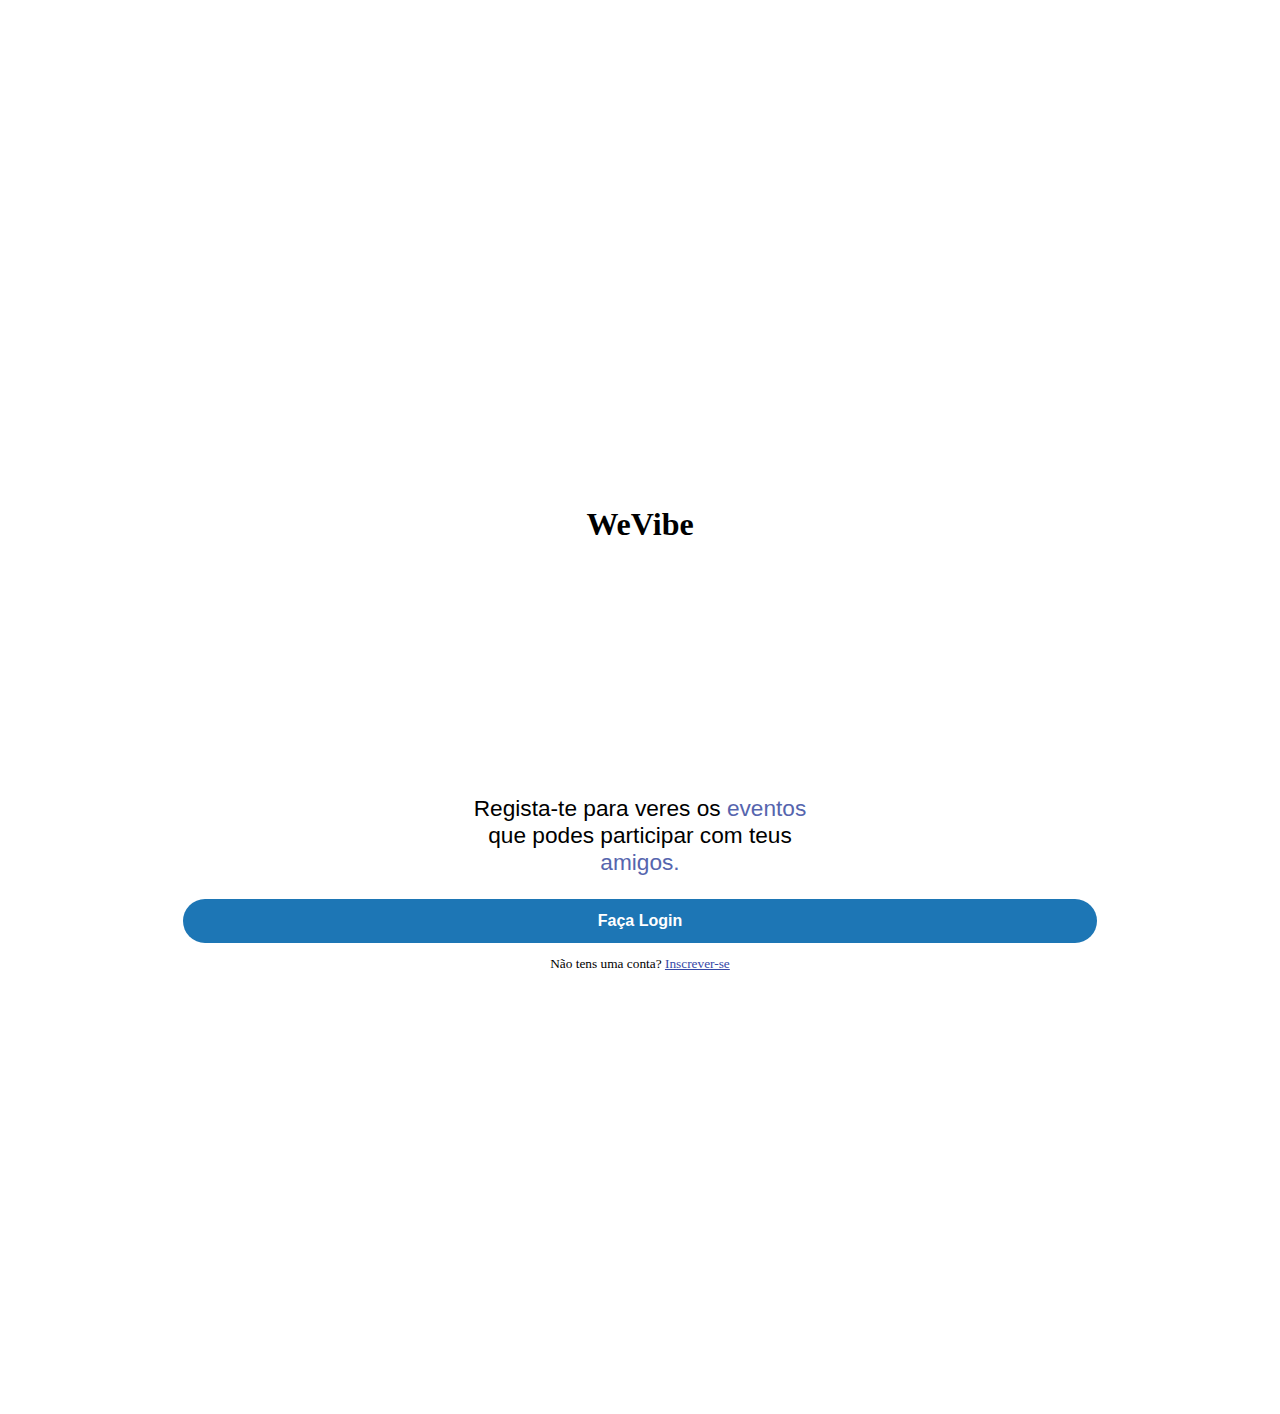
==== docs/index.html @ e1b2a10d "form" ====
<!DOCTYPE html>
<html lang="en">
<head>
    <meta charset="UTF-8">
    <meta name="viewport" content="width=device-width, initial-scale=1.0">
    <link rel="stylesheet" href="styles/style.css">
    <title>WeVibe</title>
</head>
<body>
    <aside>

    </aside>
    <main>
        <h1>WeVibe</h1>
        <h3>Regista-te para veres os <span>eventos</span><br> que podes participar com teus <br> <span>amigos.</span></h3>
        <a href="#" onclick="openform()">Faça Login</a>
        <p>Não tens uma conta? <a href="../Pages/login/signup.html">Inscrever-se</a></p>
    </main>
    <section id="formulario" style="display: none;">
        <form id="loginForm" action="login.php" method="post">
          <div>
              <h1>Entre com </h1>
              <a href="#" id="btn1">
                  <img src="login/image/google.png" alt="">
                  Google
              </a>
          </div>
          <p>ou</p>
          <div>
              <div class="campo">
                  <label for="email">
                      <img src="login/image/person_black_24dp.svg" alt="" srcset="">
                  </label>
                  <input type="email" name="" id="email" placeholder="E-mail" autocomplete="email" required maxlength="40">
              </div>
              <div class="campo">
                  <label for="password">
                      <img src="login/image/lock_black_24dp.svg" alt="">
                  </label>
                  <input type="password" name="" id="password" placeholder="Palavra-passe" autocomplete="current-password" required minlength="8" maxlength="20">
              </div>
              <a href="" id="forgot">Esqueci palavra-passe</a>
              <button type="submit"><a href="../eventos/index.html"></a>login</button>
          </div>
      </form>
  </section>

    <script>
        function openform() {
            var formulario = document.getElementById("formulario");
            if (formulario.style.display == 'none'){
                formulario.style.display = 'flex';
            } else {
                formulario.style.display = 'none';
            }
        }
    </script>
</body>
</html>
---- docs/styles/style.css ----
:root{
    --cor0:#1d76b5;
    --cor1:#D3DAFF;
    --cor2:#5665AE;

}

main{
    width: 100%;
    height: 100vh;
}
h1{
    text-align: center;
    margin-top: 40%;
}
h3{
    margin-top: 20%;
    text-align: center;
    font-size: 17pt;
    font-family: sans-serif;
    font-weight: 400;
}
span{
    color: var(--cor2);
}
main > a{
    text-decoration: none;
    display: block;
    margin: auto;
    text-align: center;
    padding: 13px 15px;
    border-radius: 25px;
    background-color: var(--cor0);
    width: 70%;
    color: white;
    font-family: sans-serif;
    font-weight: 600;
}
p{
    text-align: center;
    font-size: 10pt;
}
p>a{
    color: #3649a7;
}




section {
    margin: auto;
    padding: 20px;
    display: flex;
    flex-direction: column;
    vertical-align: middle;
    justify-content: space-around;
    flex-wrap: nowrap;
    align-items: center;
    align-content: center;
    height: 90vh;
    max-width: 640px;
    position: absolute;
    background-color: white;
    width: 90%;
    top: 0;
}

form {
    height: 40vh;
    display: flex;
    flex-direction: column;
    justify-content: space-around;
}

section h1 {
    text-align: center;
}

section p {
    text-align: center;
}

section .campo {
    border: 1px solid black;
    border-radius: 30px;
    margin-bottom: 10px;
    padding: 3px 8px;
}
.campo input{
    border: none;
    font-size: 12pt;
    vertical-align: 1vw;
}

/* -- Buttons e linkss -- */

/* -- Butão de autenticação com google -- */
section #btn1 {
    display: block;
    margin-top: 10px;
    border: 1px solid black;
    border-radius: 30px;
    text-decoration: none;
    color: black;
    padding: 5px 60px;
    font-size: 14pt;
    text-align: center;
}

/* -- Esqueci Palavra passe -- */
section #forgot {
    display: block;
    color: red;
    border-radius: 30px;
    font-size: 10pt;
    text-align: right;
}

/* -- Butão de submit -- */
section button[type=submit]{
    display: block;
    margin: auto;
    padding: 5px 30px;
    text-decoration: none;
    border: none;
    width: 220px;
    color: white;
    background-color: rgb(1, 1, 90);
    border-radius: 30px;
    font-size: 14pt;
    cursor: pointer;
}

/* -- Butão de Sign up -- */
section #btn2{
    display: block;
    text-decoration: none;
    color: black;
    border-radius: 30px;
    font-size: 14pt;
    text-align: center;
    margin-top: 8px;
}
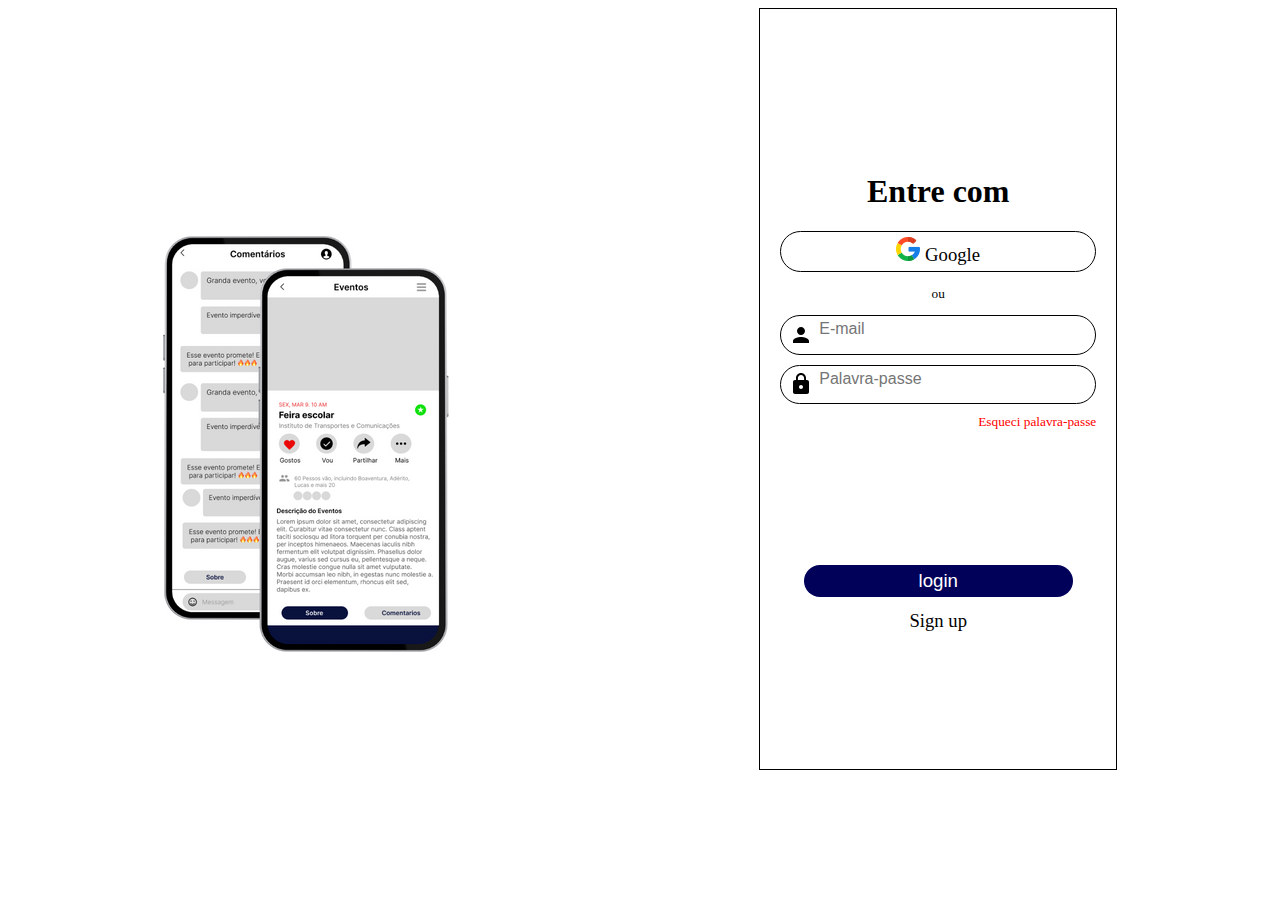
==== commit 98d8641d: "login desktop" ====
--- a/docs/index.html
+++ b/docs/index.html
@@ -8,7 +8,7 @@
 </head>
 <body>
     <aside>
-
+        <img src="image/Design sem nome (1).png" alt="">
     </aside>
     <main>
         <h1>WeVibe</h1>
@@ -16,32 +16,36 @@
         <a href="#" onclick="openform()">Faça Login</a>
         <p>Não tens uma conta? <a href="../Pages/login/signup.html">Inscrever-se</a></p>
     </main>
-    <section id="formulario" style="display: none;">
+    <section id="formulario">
         <form id="loginForm" action="login.php" method="post">
+            
+            <div>
+                <h1>Entre com </h1>
+                <a href="#" id="btn1">
+                    <img src="../pages/login/image/google(2).png" alt="">
+                    Google
+                </a>
+                <p>ou</p>
+                <div class="campo">
+                    <label for="email">
+                        <img src="../pages/login/image/person_black_24dp.svg" alt="" srcset="">
+                    </label>
+                    <input type="email" name="" id="email" placeholder="E-mail" autocomplete="email" required maxlength="40">
+                </div>
+                <div class="campo">
+                    <label for="password">
+                        <img src="../pages/login/image/lock_black_24dp.svg" alt="">
+                    </label>
+                    <input type="password" name="" id="password" placeholder="Palavra-passe" autocomplete="current-password" required minlength="8" maxlength="20">
+                </div>
+                <a href="" id="forgot">Esqueci palavra-passe</a>
+          </div>
           <div>
-              <h1>Entre com </h1>
-              <a href="#" id="btn1">
-                  <img src="login/image/google.png" alt="">
-                  Google
-              </a>
-          </div>
-          <p>ou</p>
-          <div>
-              <div class="campo">
-                  <label for="email">
-                      <img src="login/image/person_black_24dp.svg" alt="" srcset="">
-                  </label>
-                  <input type="email" name="" id="email" placeholder="E-mail" autocomplete="email" required maxlength="40">
-              </div>
-              <div class="campo">
-                  <label for="password">
-                      <img src="login/image/lock_black_24dp.svg" alt="">
-                  </label>
-                  <input type="password" name="" id="password" placeholder="Palavra-passe" autocomplete="current-password" required minlength="8" maxlength="20">
-              </div>
-              <a href="" id="forgot">Esqueci palavra-passe</a>
-              <button type="submit"><a href="../eventos/index.html"></a>login</button>
-          </div>
+            <button type="submit">
+                <a href="../eventos/index.html"></a>login
+            </button>
+            <a id="btn2" href="../pages/login/signup.html">Sign up</a>
+        </div>
       </form>
   </section>
 
--- a/docs/styles/style.css
+++ b/docs/styles/style.css
@@ -4,12 +4,18 @@
     --cor2:#5665AE;
 
 }
+html{
+    overflow: hidden;
+}
 
+aside{
+    display: none;
+}
 main{
     width: 100%;
     height: 100vh;
 }
-h1{
+main h1{
     text-align: center;
     margin-top: 40%;
 }
@@ -45,12 +51,10 @@
 }
 
 
-
-
 section {
     margin: auto;
     padding: 20px;
-    display: flex;
+    display: none;
     flex-direction: column;
     vertical-align: middle;
     justify-content: space-around;
@@ -58,15 +62,14 @@
     align-items: center;
     align-content: center;
     height: 90vh;
-    max-width: 640px;
+    width: 90%;
     position: absolute;
     background-color: white;
-    width: 90%;
     top: 0;
 }
 
 form {
-    height: 40vh;
+    height: 70vh;
     display: flex;
     flex-direction: column;
     justify-content: space-around;
@@ -74,6 +77,7 @@
 
 section h1 {
     text-align: center;
+    margin-top: 10%;
 }
 
 section p {
@@ -114,16 +118,17 @@
     border-radius: 30px;
     font-size: 10pt;
     text-align: right;
+    text-decoration: none;
 }
 
 /* -- Butão de submit -- */
 section button[type=submit]{
     display: block;
     margin: auto;
-    padding: 5px 30px;
+    padding: 5px;
     text-decoration: none;
     border: none;
-    width: 220px;
+    width: 60vw;
     color: white;
     background-color: rgb(1, 1, 90);
     border-radius: 30px;
@@ -136,8 +141,44 @@
     display: block;
     text-decoration: none;
     color: black;
-    border-radius: 30px;
     font-size: 14pt;
     text-align: center;
+    margin: auto;
     margin-top: 8px;
+    padding: 5px;
+    width: 55vw;
+    text-align: center;
+    font-weight: 500;
 }
+
+@media screen and (min-width: 718px) {
+    body{
+        display: flex;
+        justify-content: space-around;
+    }
+    aside{
+        display: block;
+        margin: auto;
+    }
+    aside>img{
+        margin-top: 40%;
+    }
+    main{
+        display: none;
+    }
+    section{
+        display: block;
+        position: relative;
+        width: 25%;
+        border: 1px solid black;
+        min-width: 300px ;
+        height: 80vh;
+    }
+    section button[type=submit]{
+        width: 85%;
+    }
+    section #btn2{
+        width: 55%;
+    }
+
+}
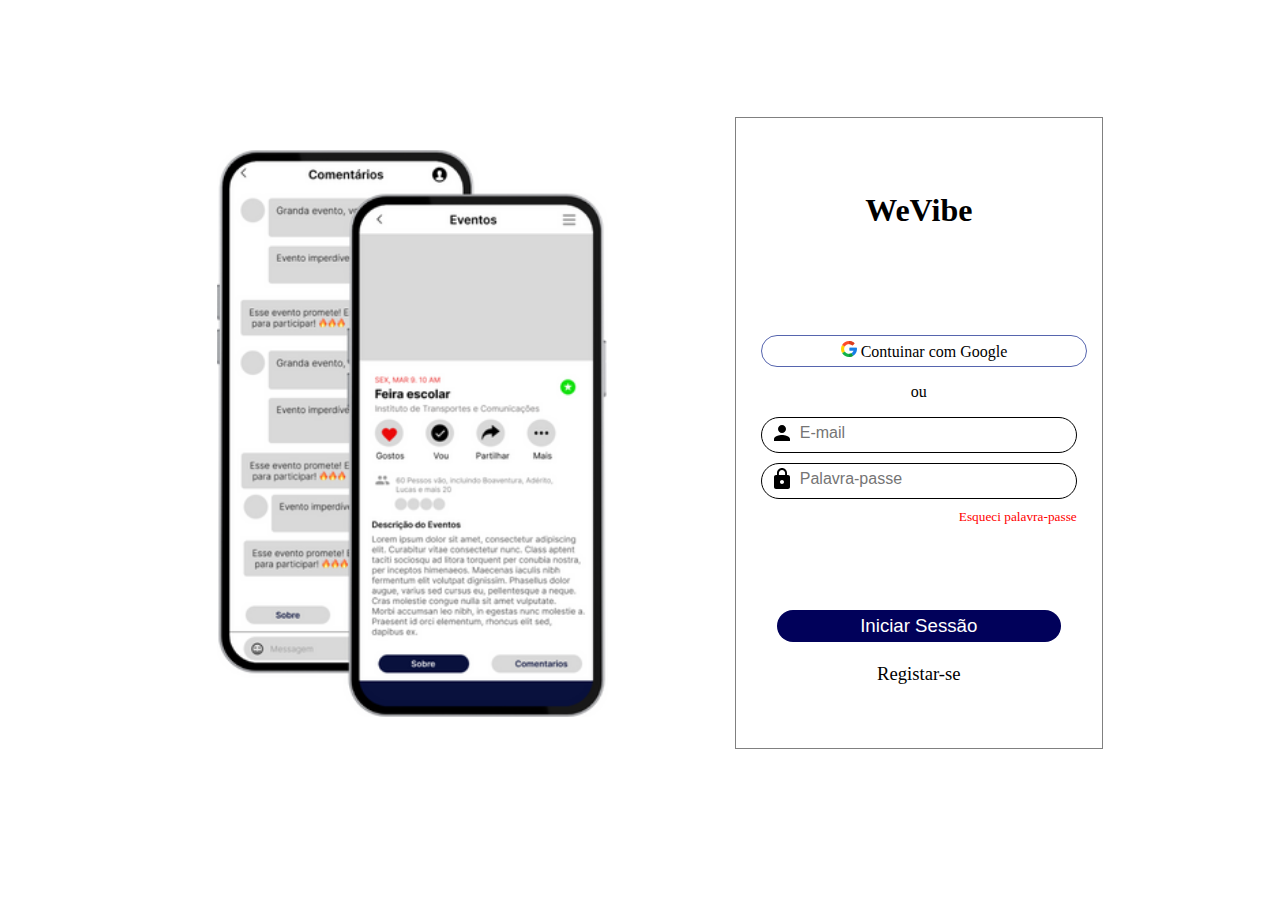
==== commit f93367ad: "login page done" ====
--- a/docs/index.html
+++ b/docs/index.html
@@ -7,34 +7,35 @@
     <title>WeVibe</title>
 </head>
 <body>
-    <aside>
-        <img src="image/Design sem nome (1).png" alt="">
-    </aside>
+
     <main>
         <h1>WeVibe</h1>
-        <h3>Regista-te para veres os <span>eventos</span><br> que podes participar com teus <br> <span>amigos.</span></h3>
+        <h3>
+            Regista-te para veres os <span>eventos</span><br> que podes participar com teus <br> <span>amigos.</span>
+        </h3>
         <a href="#" onclick="openform()">Faça Login</a>
-        <p>Não tens uma conta? <a href="../Pages/login/signup.html">Inscrever-se</a></p>
+        <p>Não tens uma conta? <a href="signup.html">Inscrever-se</a></p>
     </main>
+
     <section id="formulario">
+        <img src="images/phones.png" alt="Mockups">
         <form id="loginForm" action="login.php" method="post">
-            
+            <h1>WeVibe</h1>
             <div>
-                <h1>Entre com </h1>
                 <a href="#" id="btn1">
-                    <img src="../pages/login/image/google(2).png" alt="">
-                    Google
+                    <img src="images/google_pequena.png" alt="">
+                    Contuinar com Google 
                 </a>
                 <p>ou</p>
                 <div class="campo">
                     <label for="email">
-                        <img src="../pages/login/image/person_black_24dp.svg" alt="" srcset="">
+                        <img src="images/person_black_24dp.svg" alt="" srcset="">
                     </label>
                     <input type="email" name="" id="email" placeholder="E-mail" autocomplete="email" required maxlength="40">
                 </div>
                 <div class="campo">
                     <label for="password">
-                        <img src="../pages/login/image/lock_black_24dp.svg" alt="">
+                        <img src="images/lock_black_24dp.svg" alt="">
                     </label>
                     <input type="password" name="" id="password" placeholder="Palavra-passe" autocomplete="current-password" required minlength="8" maxlength="20">
                 </div>
@@ -42,9 +43,11 @@
           </div>
           <div>
             <button type="submit">
-                <a href="../eventos/index.html"></a>login
+                <a href="../eventos/index.html"></a>Iniciar Sessão
             </button>
-            <a id="btn2" href="../pages/login/signup.html">Sign up</a>
+            <p>
+                <a id="btn2" href="signup.html">Registar-se</a>
+            </p>
         </div>
       </form>
   </section>
@@ -52,10 +55,8 @@
     <script>
         function openform() {
             var formulario = document.getElementById("formulario");
-            if (formulario.style.display == 'none'){
+            if (formulario.style.display = 'none'){
                 formulario.style.display = 'flex';
-            } else {
-                formulario.style.display = 'none';
             }
         }
     </script>
--- a/docs/styles/style.css
+++ b/docs/styles/style.css
@@ -1,3 +1,5 @@
+/* -- Variaveis e configurações inicias -- */
+
 :root{
     --cor0:#1d76b5;
     --cor1:#D3DAFF;
@@ -8,25 +10,24 @@
     overflow: hidden;
 }
 
-aside{
-    display: none;
-}
+/* -- main -- */
+
 main{
     width: 100%;
     height: 100vh;
 }
-main h1{
+main>h1{
     text-align: center;
     margin-top: 40%;
 }
-h3{
+main>h3{
     margin-top: 20%;
     text-align: center;
     font-size: 17pt;
     font-family: sans-serif;
     font-weight: 400;
 }
-span{
+main>span{
     color: var(--cor2);
 }
 main > a{
@@ -42,14 +43,16 @@
     font-family: sans-serif;
     font-weight: 600;
 }
-p{
+main>p{
     text-align: center;
     font-size: 10pt;
 }
-p>a{
+main p>a{
     color: #3649a7;
+    text-decoration: none;
 }
 
+/* -- Secção de Formulario -- */
 
 section {
     margin: auto;
@@ -58,15 +61,19 @@
     flex-direction: column;
     vertical-align: middle;
     justify-content: space-around;
-    flex-wrap: nowrap;
     align-items: center;
     align-content: center;
     height: 90vh;
-    width: 90%;
+    width: 85%;
     position: absolute;
     background-color: white;
     top: 0;
 }
+section>img{
+    display: none;
+}
+
+/* -- Formulario -- */
 
 form {
     height: 70vh;
@@ -74,41 +81,41 @@
     flex-direction: column;
     justify-content: space-around;
 }
-
-section h1 {
+form h1 {
     text-align: center;
     margin-top: 10%;
 }
 
-section p {
+/* -- Butão de autenticação com google -- */
+section #btn1 {
+    display: block;
+    border: 1px solid var(--cor2);
+    border-radius: 30px;
+    text-decoration: none;
+    font-size: 12pt;
+    text-align: center;
+    padding: 5px 20px;
+    color: black;
+    width: 90%;
+}
+form p {
     text-align: center;
 }
 
-section .campo {
+/* -- Formulario Imputs -- */
+form .campo {
     border: 1px solid black;
     border-radius: 30px;
     margin-bottom: 10px;
     padding: 3px 8px;
 }
+
 .campo input{
     border: none;
     font-size: 12pt;
-    vertical-align: 1vw;
-}
-
-/* -- Buttons e linkss -- */
-
-/* -- Butão de autenticação com google -- */
-section #btn1 {
-    display: block;
-    margin-top: 10px;
-    border: 1px solid black;
-    border-radius: 30px;
-    text-decoration: none;
-    color: black;
-    padding: 5px 60px;
-    font-size: 14pt;
-    text-align: center;
+    vertical-align: 40%;
+    width: 80%;
+    outline: none;
 }
 
 /* -- Esqueci Palavra passe -- */
@@ -128,7 +135,7 @@
     padding: 5px;
     text-decoration: none;
     border: none;
-    width: 60vw;
+    width: 90%;
     color: white;
     background-color: rgb(1, 1, 90);
     border-radius: 30px;
@@ -146,39 +153,31 @@
     margin: auto;
     margin-top: 8px;
     padding: 5px;
-    width: 55vw;
     text-align: center;
     font-weight: 500;
 }
 
 @media screen and (min-width: 718px) {
-    body{
-        display: flex;
-        justify-content: space-around;
-    }
-    aside{
-        display: block;
-        margin: auto;
-    }
-    aside>img{
-        margin-top: 40%;
-    }
     main{
         display: none;
     }
     section{
+        display: flex;
+        flex-direction: row;
+        justify-content: center;
+        position: relative;
+        width: 100%;
+        height: 90vh;
+    }
+    section>img{
         display: block;
-        position: relative;
+        height: 70%;
+        margin-right: 10%;
+    }
+    form{
         width: 25%;
-        border: 1px solid black;
-        min-width: 300px ;
-        height: 80vh;
-    }
-    section button[type=submit]{
-        width: 85%;
-    }
-    section #btn2{
-        width: 55%;
+        border: 1px solid gray;
+        padding: 0px 25px;
     }
 
 }
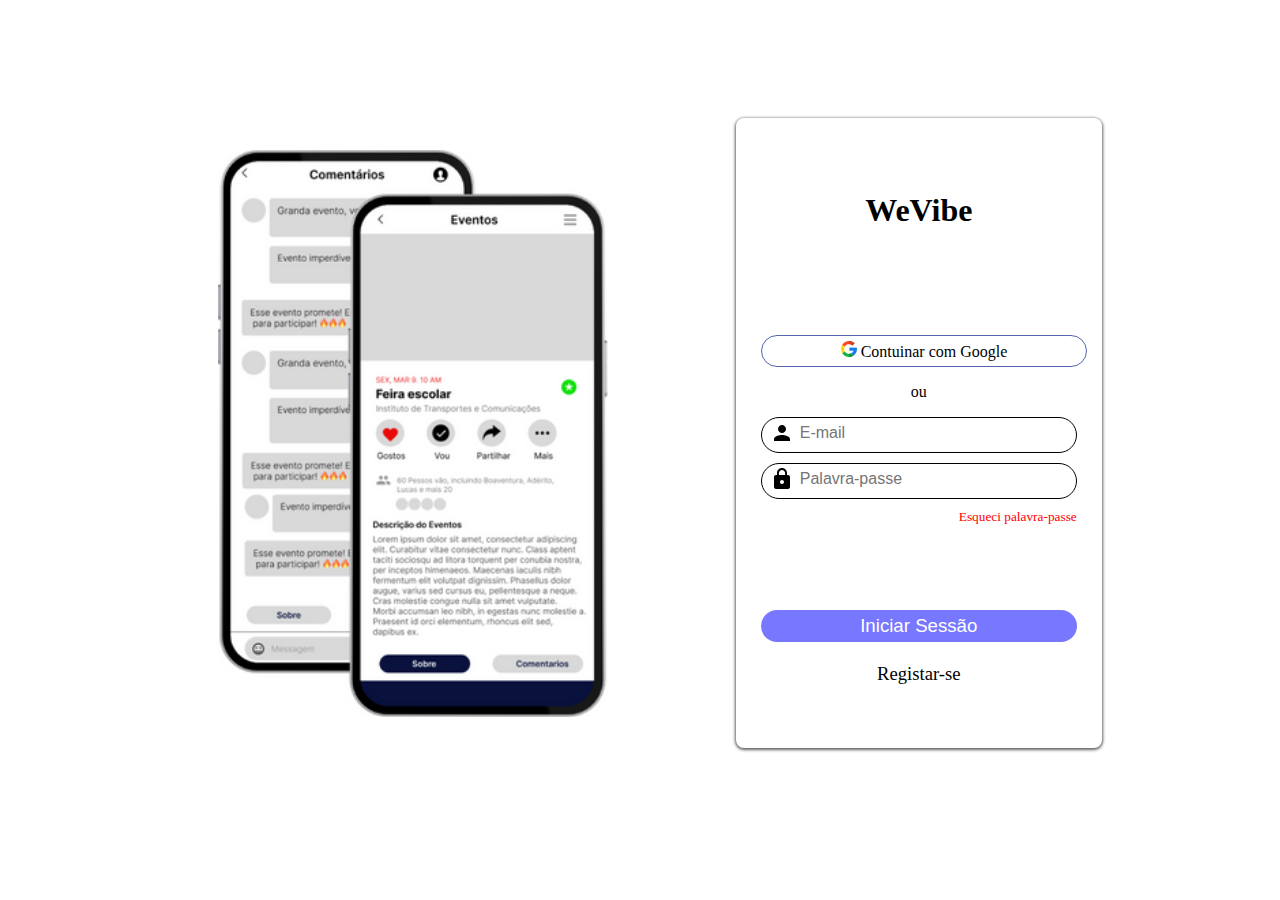
==== commit 59b5754b: "alerta" ====
--- a/docs/index.html
+++ b/docs/index.html
@@ -53,6 +53,7 @@
   </section>
 
     <script>
+        window.alert('Site ainda em desenhvolvimento, saber mais com Affleck')
         function openform() {
             var formulario = document.getElementById("formulario");
             if (formulario.style.display = 'none'){
--- a/docs/styles/style.css
+++ b/docs/styles/style.css
@@ -27,7 +27,7 @@
     font-family: sans-serif;
     font-weight: 400;
 }
-main>span{
+main span{
     color: var(--cor2);
 }
 main > a{
@@ -135,9 +135,9 @@
     padding: 5px;
     text-decoration: none;
     border: none;
-    width: 90%;
+    width: 100%;
     color: white;
-    background-color: rgb(1, 1, 90);
+    background-color: rgba(104, 104, 255, 0.897);
     border-radius: 30px;
     font-size: 14pt;
     cursor: pointer;
@@ -176,8 +176,9 @@
     }
     form{
         width: 25%;
-        border: 1px solid gray;
+        box-shadow: 0px 1px 3px 1px rgba(0, 0, 0, 0.616);
         padding: 0px 25px;
+        border-radius: 8px;
     }
 
 }
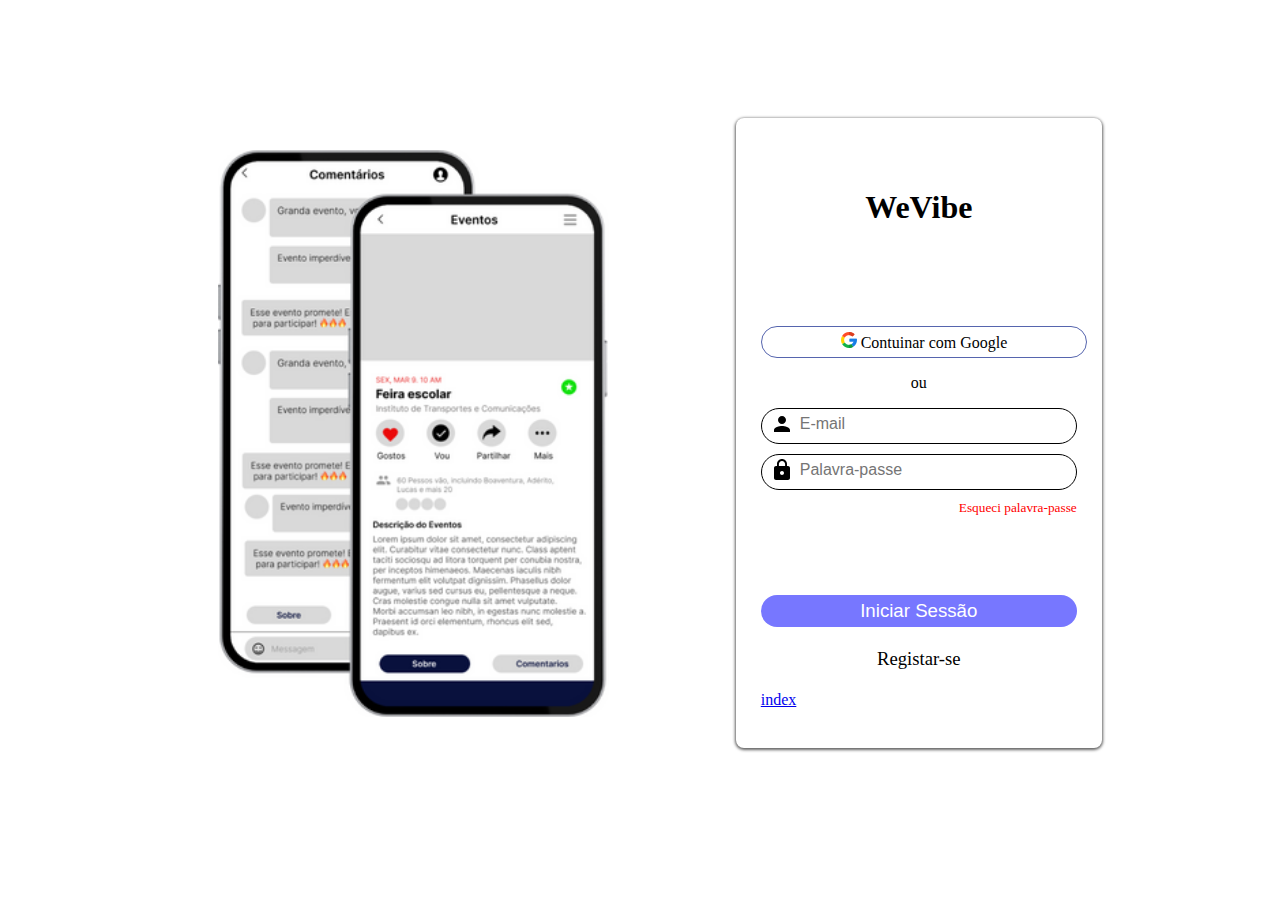
==== commit 45272826: "testing api" ====
--- a/docs/index.html
+++ b/docs/index.html
@@ -48,12 +48,13 @@
             <p>
                 <a id="btn2" href="signup.html">Registar-se</a>
             </p>
+            <a href="../pages/eventos/index.html">index</a>
         </div>
       </form>
   </section>
 
     <script>
-        window.alert('Site ainda em desenhvolvimento, saber mais com Affleck')
+        // window.alert('Site ainda em desenhvolvimento, saber mais com Affleck')
         function openform() {
             var formulario = document.getElementById("formulario");
             if (formulario.style.display = 'none'){
